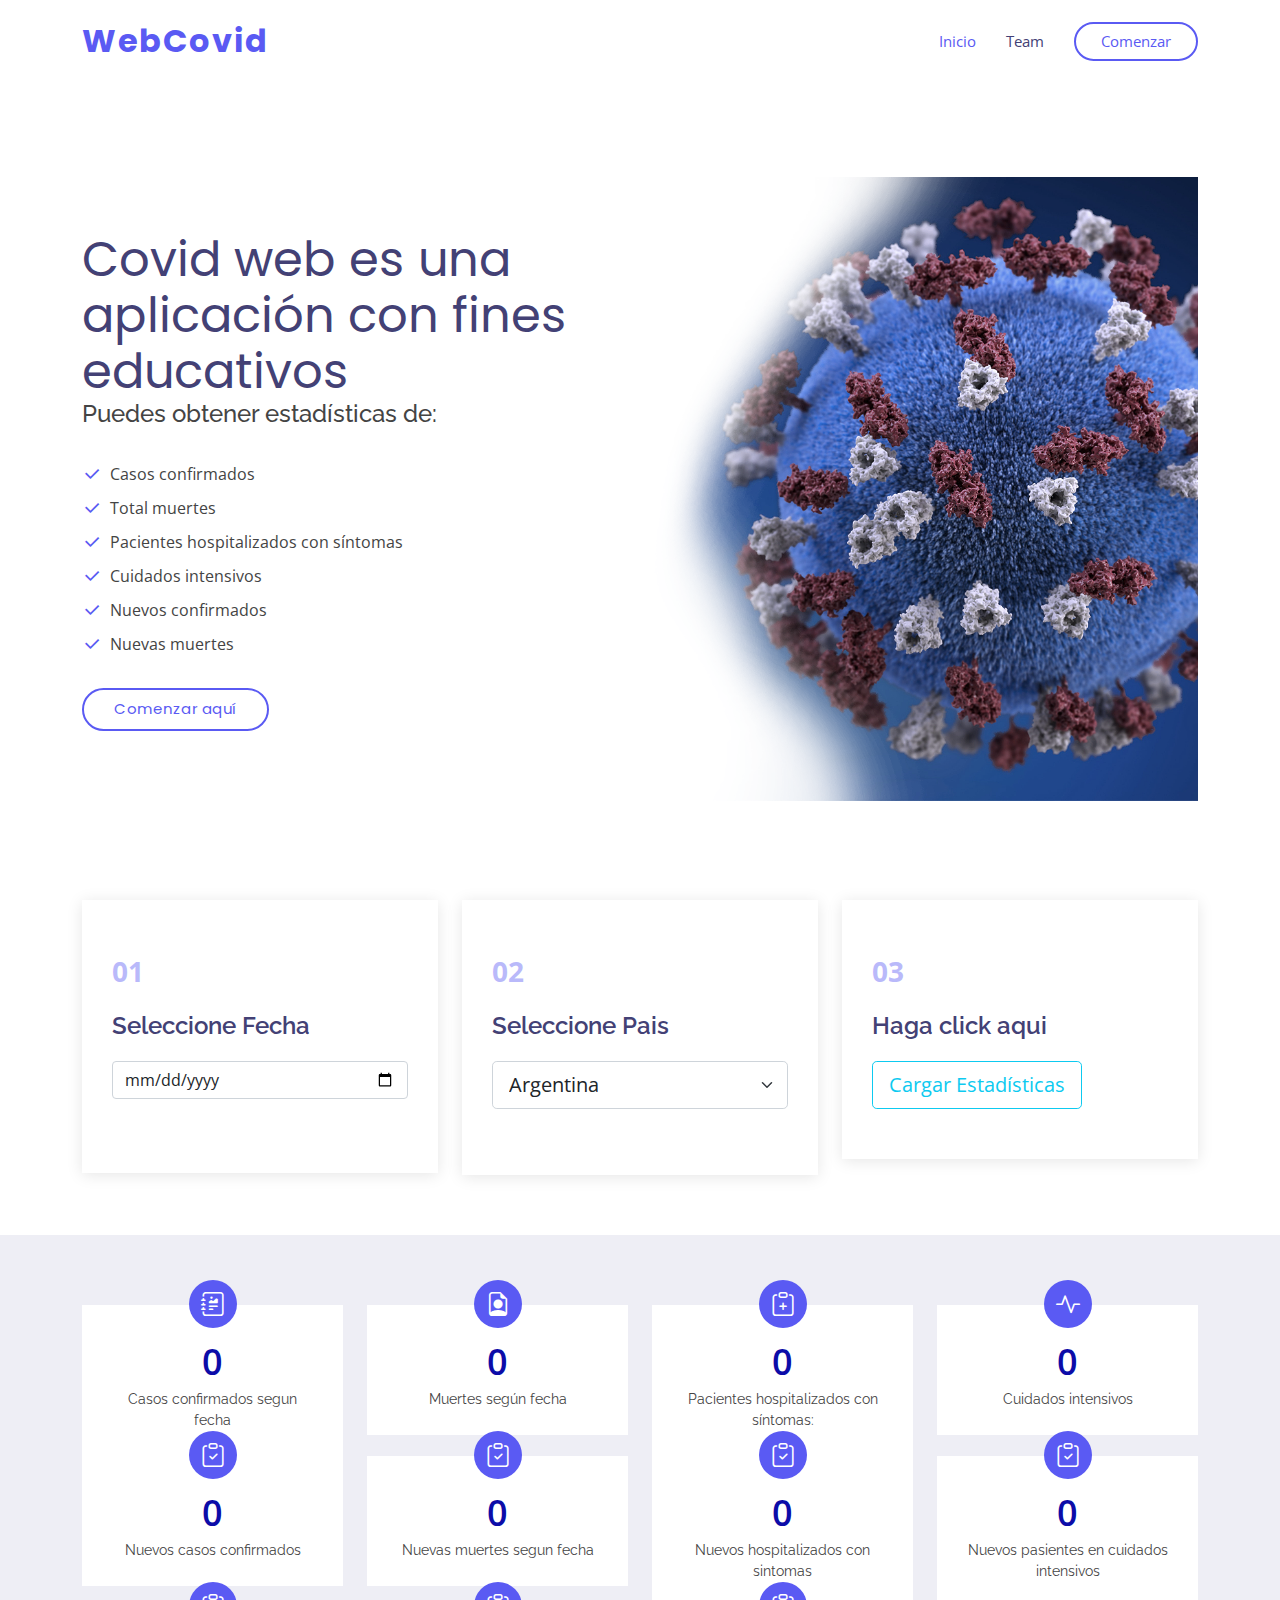
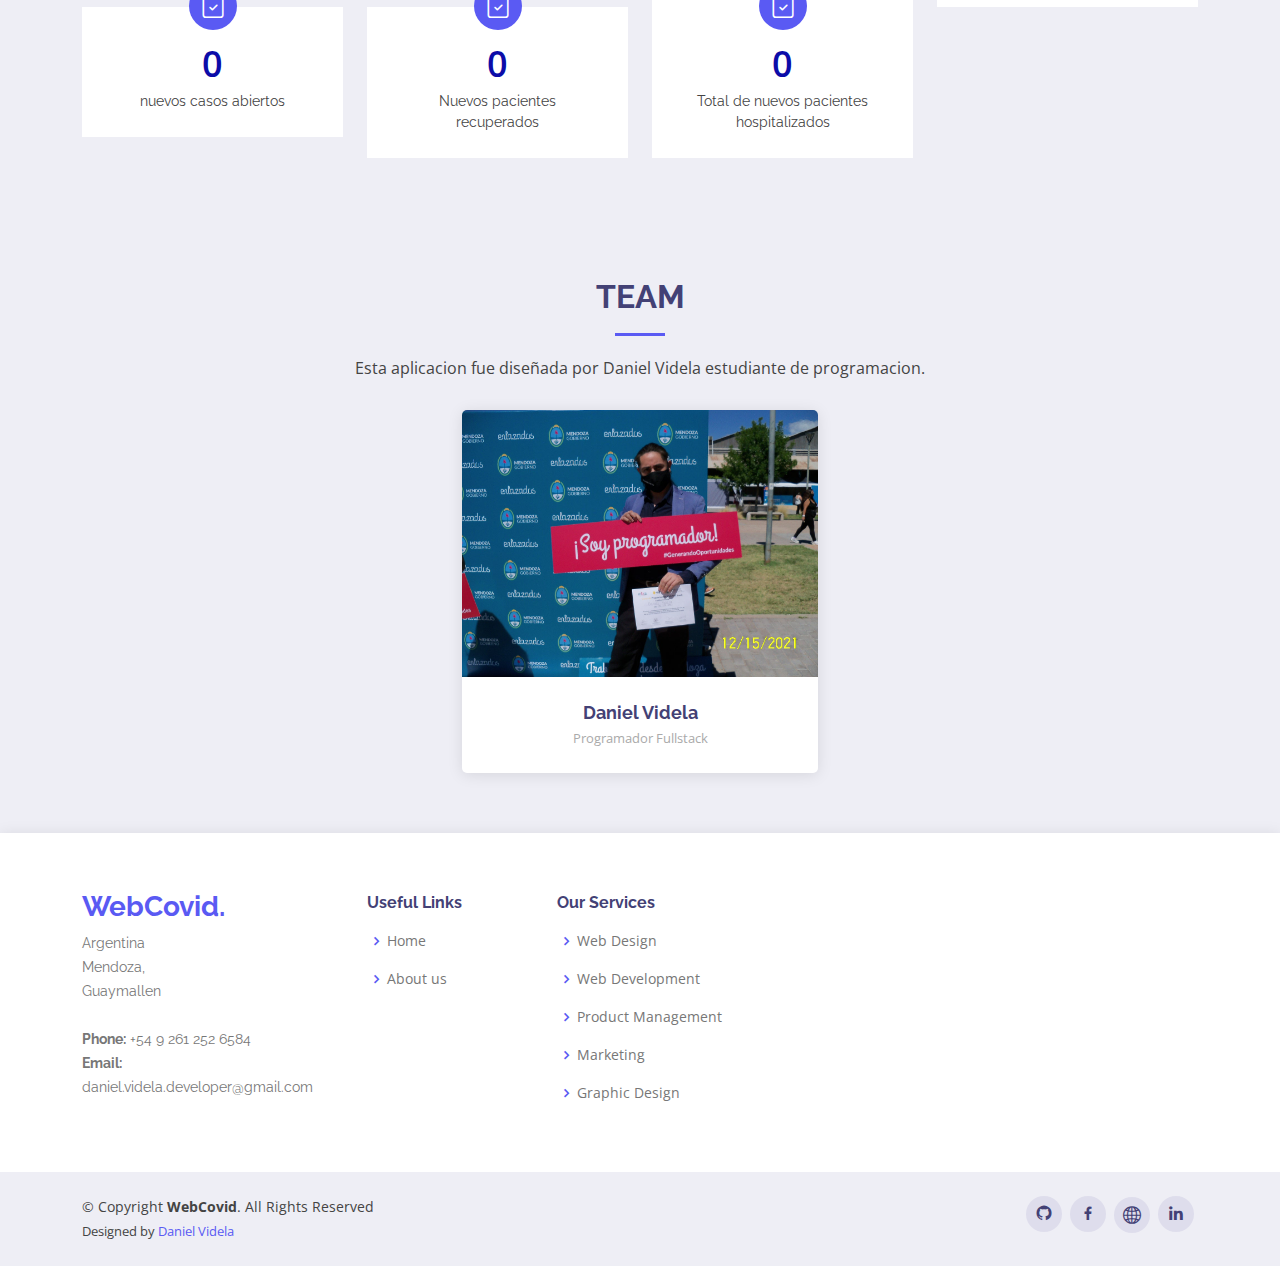
==== docs/index.html @ b51f26b4 "aplicacion web estadisticas covid" ====
<!DOCTYPE html>
<html lang="en">

<head>
  <meta charset="utf-8">
  <meta content="width=device-width, initial-scale=1.0" name="viewport">

  <title>WebCovid</title>
  <meta content="" name="description">
  <meta content="" name="keywords">

  <!-- Favicons -->
  <link href="assets/img/favicon.png" rel="icon">
  <link href="assets/img/apple-touch-icon.png" rel="apple-touch-icon">

  <!-- Google Fonts -->
  <link
    href="https://fonts.googleapis.com/css?family=Open+Sans:300,300i,400,400i,600,600i,700,700i|Raleway:300,300i,400,400i,500,500i,600,600i,700,700i|Poppins:300,300i,400,400i,500,500i,600,600i,700,700i"
    rel="stylesheet">

  <!-- Vendor CSS Files -->
  <link href="assets/vendor/bootstrap/css/bootstrap.min.css" rel="stylesheet">
  <link href="assets/vendor/bootstrap-icons/bootstrap-icons.css" rel="stylesheet">
  <link href="assets/vendor/boxicons/css/boxicons.min.css" rel="stylesheet">
  <link href="assets/vendor/glightbox/css/glightbox.min.css" rel="stylesheet">
  <link href="assets/vendor/remixicon/remixicon.css" rel="stylesheet">
  <link href="assets/vendor/swiper/swiper-bundle.min.css" rel="stylesheet">

  <!-- Template Main CSS File -->
  <link href="assets/css/style.css" rel="stylesheet">


</head>

<body>

  <!-- ======= Header ======= -->
  <header id="header" class="fixed-top ">
    <div class="container d-flex align-items-center justify-content-between">

      <h1 class="logo"><a href="index.html">WebCovid</a></h1>
      <!-- Uncomment below if you prefer to use an image logo -->
      <!-- <a href="index.html" class="logo"><img src="assets/img/logo.png" alt="" class="img-fluid"></a>-->

      <nav id="navbar" class="navbar">
        <ul>
          <li><a class="nav-link scrollto active" href="#hero">Inicio</a></li>

          <li><a class="nav-link scrollto" href="#team">Team</a></li>


          <li><a class="getstarted scrollto" href="#why-us">Comenzar</a></li>
        </ul>
        <i class="bi bi-list mobile-nav-toggle"></i>
      </nav><!-- .navbar -->

    </div>
  </header><!-- End Header -->

  <!-- ======= Hero Section ======= -->
  <section id="hero" class="d-flex align-items-center">

    <div class="container">
      <div class="row">
        <div class="col-lg-6 pt-2 pt-lg-0 order-2 order-lg-1 d-flex flex-column justify-content-center">
          <h1>Covid web es una aplicación con fines educativos </h1>
          <h4> Puedes obtener estadísticas de:</h4>
          <ul>
            <li><i class="ri-check-line"></i> Casos confirmados</li>
            <li><i class="ri-check-line"></i> Total muertes</li>
            <li><i class="ri-check-line"></i> Pacientes hospitalizados con síntomas</li>
            <li><i class="ri-check-line"></i> Cuidados intensivos</li>
            <li><i class="ri-check-line"></i> Nuevos confirmados</li>
            <li><i class="ri-check-line"></i> Nuevas muertes</li>


          </ul>
          <div class="mt-3">
            <a href="#why-us" class="btn-get-quote">Comenzar aquí</a>
          </div>
        </div>
        <div class="col-lg-6 order-1 order-lg-2 hero-img">
          <img src="assets/img/hero-img.png" class="img-fluid" alt="">
        </div>
      </div>
    </div>

  </section><!-- End Hero -->

  <main id="main">



    <!-- ======= Why Us Section ======= -->
    <section id="why-us" class="why-us">
      <div class="container">

        <div class="row">

          <div class="col-lg-4">
            <div class="box">
              <span>01</span>
              <h4>Seleccione Fecha</h4>

              <input class="form-control datepicker" id="inputFecha" type="date"><br>
            </div>
          </div>

          <div class="col-lg-4 mt-4 mt-lg-0">
            <div class="box">
              <span>02</span>
              <h4>Seleccione Pais</h4>
              <select class="form-select form-select-lg mb-3" aria-label=".form-select-lg example" id="selectPais">
                <option value="Argentina">Argentina</option>
                <option value="Chile">Chile</option>
                <option value="Peru">Peru</option>
                <option value="Spain">España</option>
                <option value="Germany">Alemania</option>
                <option value="Colombia">Colombia</option>
                <option value="Paraguay">Paraguay</option>
                <option value="Mexico">Mexico</option>
                <option value="Peru">Peru</option>
                <option value="Italy">Italia</option>
              </select>
            </div>
          </div>


          <div class="col-lg-4 mt-4 mt-lg-0">
            <div class="box">
              <span>03</span>
              <h4> Haga click aqui</h4>
              <button type="button" class="btn btn-outline-info btn-lg" id="btnCargar">Cargar Estadísticas</button>
            </div>
          </div>

        </div>

      </div>
    </section><!-- End Why Us Section -->

    <!-- ======= Counts Section ======= -->
    <section id="counts" class="counts section-bg">
      <div class="container">

        <div class="row">

          <div class="col-lg-3 col-md-6">
            <div class="count-box">
              <i class="bi bi-journal-richtext"></i>
              <span id="today_confirmed" data-purecounter-start="0" data-purecounter-end="0"
                data-purecounter-duration="1" class="purecounter"></span>
              <p>Casos confirmados segun fecha</p>
            </div>
          </div>

          <div class="col-lg-3 col-md-6 mt-5 mt-md-0">
            <div class="count-box">
              <i class="bi bi-file-earmark-person"></i>
              <span id="today_deaths" data-purecounter-start="0" data-purecounter-end="0" data-purecounter-duration="1"
                class="purecounter"></span>
              <p>Muertes según fecha</p>
            </div>
          </div>

          <div class="col-lg-3 col-md-6 mt-5 mt-lg-0">
            <div class="count-box">
              <i class="bi bi-clipboard-plus"></i>
              <span id="today_hospitalised_patients_with_symptoms" data-purecounter-start="0" data-purecounter-end="0"
                data-purecounter-duration="1" class="purecounter"></span>
              <p>Pacientes hospitalizados con síntomas:</p>
            </div>
          </div>

          <div class="col-lg-3 col-md-6 mt-5 mt-lg-0">
            <div class="count-box">
              <i class="bi bi-activity"></i>
              <span id="today_intensive_care" data-purecounter-start="0" data-purecounter-end="0"
                data-purecounter-duration="1" class="purecounter"></span>
              <p>Cuidados intensivos</p>
            </div>
          </div>

          <div class="col-lg-3 col-md-6 mt-5 mt-lg-0">
            <div class="count-box">
              <i class="bi bi-clipboard-check"></i>
              <span id="today_new_confirmed" data-purecounter-start="0" data-purecounter-end="0"
                data-purecounter-duration="1" class="purecounter"></span>
              <p>Nuevos casos confirmados</p>
            </div>
          </div>

          <div class="col-lg-3 col-md-6 mt-5 mt-lg-0">
            <div class="count-box">
              <i class="bi bi-clipboard-check"></i>
              <span id="today_new_deaths" data-purecounter-start="0" data-purecounter-end="0"
                data-purecounter-duration="1" class="purecounter"></span>
              <p>Nuevas muertes segun fecha</p>
            </div>
          </div>

          <div class="col-lg-3 col-md-6 mt-5 mt-lg-0">
            <div class="count-box">
              <i class="bi bi-clipboard-check"></i>
              <span id="today_new_hospitalised_patients_with_symptoms" data-purecounter-start="0"
                data-purecounter-end="0" data-purecounter-duration="1" class="purecounter"></span>
              <p>Nuevos hospitalizados con sintomas</p>
            </div>
          </div>

          <div class="col-lg-3 col-md-6 mt-5 mt-lg-0">
            <div class="count-box">
              <i class="bi bi-clipboard-check"></i>
              <span id="today_new_intensive_care" data-purecounter-start="0" data-purecounter-end="0"
                data-purecounter-duration="1" class="purecounter"></span>
              <p>Nuevos pasientes en cuidados intensivos</p>
            </div>
          </div>

          <div class="col-lg-3 col-md-6 mt-5 mt-lg-0">
            <div class="count-box">
              <i class="bi bi-clipboard-check"></i>
              <span id="today_new_open_cases" data-purecounter-start="0" data-purecounter-end="0"
                data-purecounter-duration="1" class="purecounter"></span>
              <p>nuevos casos abiertos</p>
            </div>
          </div>

          <div class="col-lg-3 col-md-6 mt-5 mt-lg-0">
            <div class="count-box">
              <i class="bi bi-clipboard-check"></i>
              <span id="today_new_recovered" data-purecounter-start="0" data-purecounter-end="0"
                data-purecounter-duration="1" class="purecounter"></span>
              <p> Nuevos pacientes recuperados</p>
            </div>
          </div>

          <div class="col-lg-3 col-md-6 mt-5 mt-lg-0">
            <div class="count-box">
              <i class="bi bi-clipboard-check"></i>
              <span id="today_new_total_hospitalised_patientss" data-purecounter-start="0" data-purecounter-end="0"
                data-purecounter-duration="1" class="purecounter"></span>
              <p>Total de nuevos pacientes hospitalizados</p>
            </div>
          </div>


        </div>

      </div>
    </section><!-- End Counts Section -->





    <!-- ======= Team Section ======= -->
    <section id="team" class="team section-bg">
      <div class="container">

        <div class="section-title">
          <h2>Team</h2>
          <p>Esta aplicacion fue diseñada por Daniel Videla estudiante de programacion.</p>
        </div>

        <div class="row">

          <div class="col-lg-4 col-md-6 d-flex align-items-stretch">
            <div class="member">
              
            </div>
          </div>

          <div class="col-lg-4 col-md-6 d-flex align-items-stretch">
            <div class="member">
              <div class="member-img">
                <img src="assets/img/team/team-2.jpg" class="img-fluid" alt="">
                <div class="social">
                  <a target="blank" href="https://github.com/servidan"><i class="bi bi-github"></i></a>
                  <a target="blank" href="https://www.facebook.com/daniel.videlamorales"><i class="bi bi-facebook"></i></a>
                  <a target="blank" href="https://danielvidela.000webhostapp.com/index.html"><i class="bi bi-globe2"></i></a>
                  <a target="blank" href="https://www.linkedin.com/in/daniel-videla-fullstackdeveloper/"><i class="bi bi-linkedin"></i></a>
                </div>
              </div>
              <div class="member-info">
                <h4>Daniel Videla</h4>
                <span>Programador Fullstack</span>
              </div>
            </div>
          </div>

          


        </div>

      </div>
    </section><!-- End Team Section -->




  </main><!-- End #main -->

  <!-- ======= Footer ======= -->
  <footer id="footer">

    <div class="footer-top">
      <div class="container">
        <div class="row">

          <div class="col-lg-3 col-md-6 footer-contact">
            <h3>WebCovid.</h3>
            <p>
              Argentina <br>
              Mendoza, <br>
              Guaymallen <br><br>
              <strong>Phone:</strong> +54 9 261 252 6584<br>
              <strong>Email:</strong> daniel.videla.developer@gmail.com<br>
            </p>
          </div>

          <div class="col-lg-2 col-md-6 footer-links">
            <h4>Useful Links</h4>
            <ul>
              <li><i class="bx bx-chevron-right"></i> <a href="#header">Home</a></li>
              <li><i class="bx bx-chevron-right"></i> <a href="https://danielvidela.000webhostapp.com/index.html">About us</a></li>
              
            </ul>
          </div>

          <div class="col-lg-3 col-md-6 footer-links">
            <h4>Our Services</h4>
            <ul>
              <li><i class="bx bx-chevron-right"></i> <a href="https://www.linkedin.com/in/daniel-videla-fullstackdeveloper/">Web Design</a></li>
              <li><i class="bx bx-chevron-right"></i> <a href="https://www.linkedin.com/in/daniel-videla-fullstackdeveloper/">Web Development</a></li>
              <li><i class="bx bx-chevron-right"></i> <a href="https://www.linkedin.com/in/daniel-videla-fullstackdeveloper/">Product Management</a></li>
              <li><i class="bx bx-chevron-right"></i> <a href="https://www.linkedin.com/in/daniel-videla-fullstackdeveloper/">Marketing</a></li>
              <li><i class="bx bx-chevron-right"></i> <a href="https://www.linkedin.com/in/daniel-videla-fullstackdeveloper/">Graphic Design</a></li>
            </ul>
          </div>

          

        </div>
      </div>
    </div>

    <div class="container d-md-flex py-4">

      <div class="me-md-auto text-center text-md-start">
        <div class="copyright">
          &copy; Copyright <strong><span>WebCovid</span></strong>. All Rights Reserved
        </div>
        <div class="credits">
          <!-- All the links in the footer should remain intact. -->
          <!-- You can delete the links only if you purchased the pro version. -->
          <!-- Licensing information: https://bootstrapmade.com/license/ -->
          <!-- Purchase the pro version with working PHP/AJAX contact form: https://bootstrapmade.com/resi-free-bootstrap-html-template/ -->
          Designed by <a href="https://www.linkedin.com/in/daniel-videla-fullstackdeveloper/">Daniel Videla</a>
        </div>
      </div>
      <div class="social-links text-center text-md-right pt-3 pt-md-0">
        <a href="https://github.com/servidan" class="twitter"><i class="bx bxl-github"></i></a>
        <a href="https://www.facebook.com/daniel.videlamorales" class="facebook"><i class="bx bxl-facebook"></i></a>
        <a href="https://danielvidela.000webhostapp.com/index.html" class="instagram"><i class="bi bi-globe2"></i></a>
        <a href="https://www.linkedin.com/in/daniel-videla-fullstackdeveloper/" class="linkedin"><i class="bx bxl-linkedin"></i></a>
      </div>
    </div>
  </footer><!-- End Footer -->

  <a href="#" class="back-to-top d-flex align-items-center justify-content-center"><i
      class="bi bi-arrow-up-short"></i></a>

  <!-- Vendor JS Files -->
  <script src="assets/vendor/purecounter/purecounter.js"></script>
  <script src="assets/vendor/bootstrap/js/bootstrap.bundle.min.js"></script>
  <script src="assets/vendor/glightbox/js/glightbox.min.js"></script>
  <script src="assets/vendor/isotope-layout/isotope.pkgd.min.js"></script>
  <script src="assets/vendor/swiper/swiper-bundle.min.js"></script>
  <script src="assets/vendor/php-email-form/validate.js"></script>

  <!-- Template Main JS File -->
  <script src="assets/js/main.js"></script>

</body>

</html>
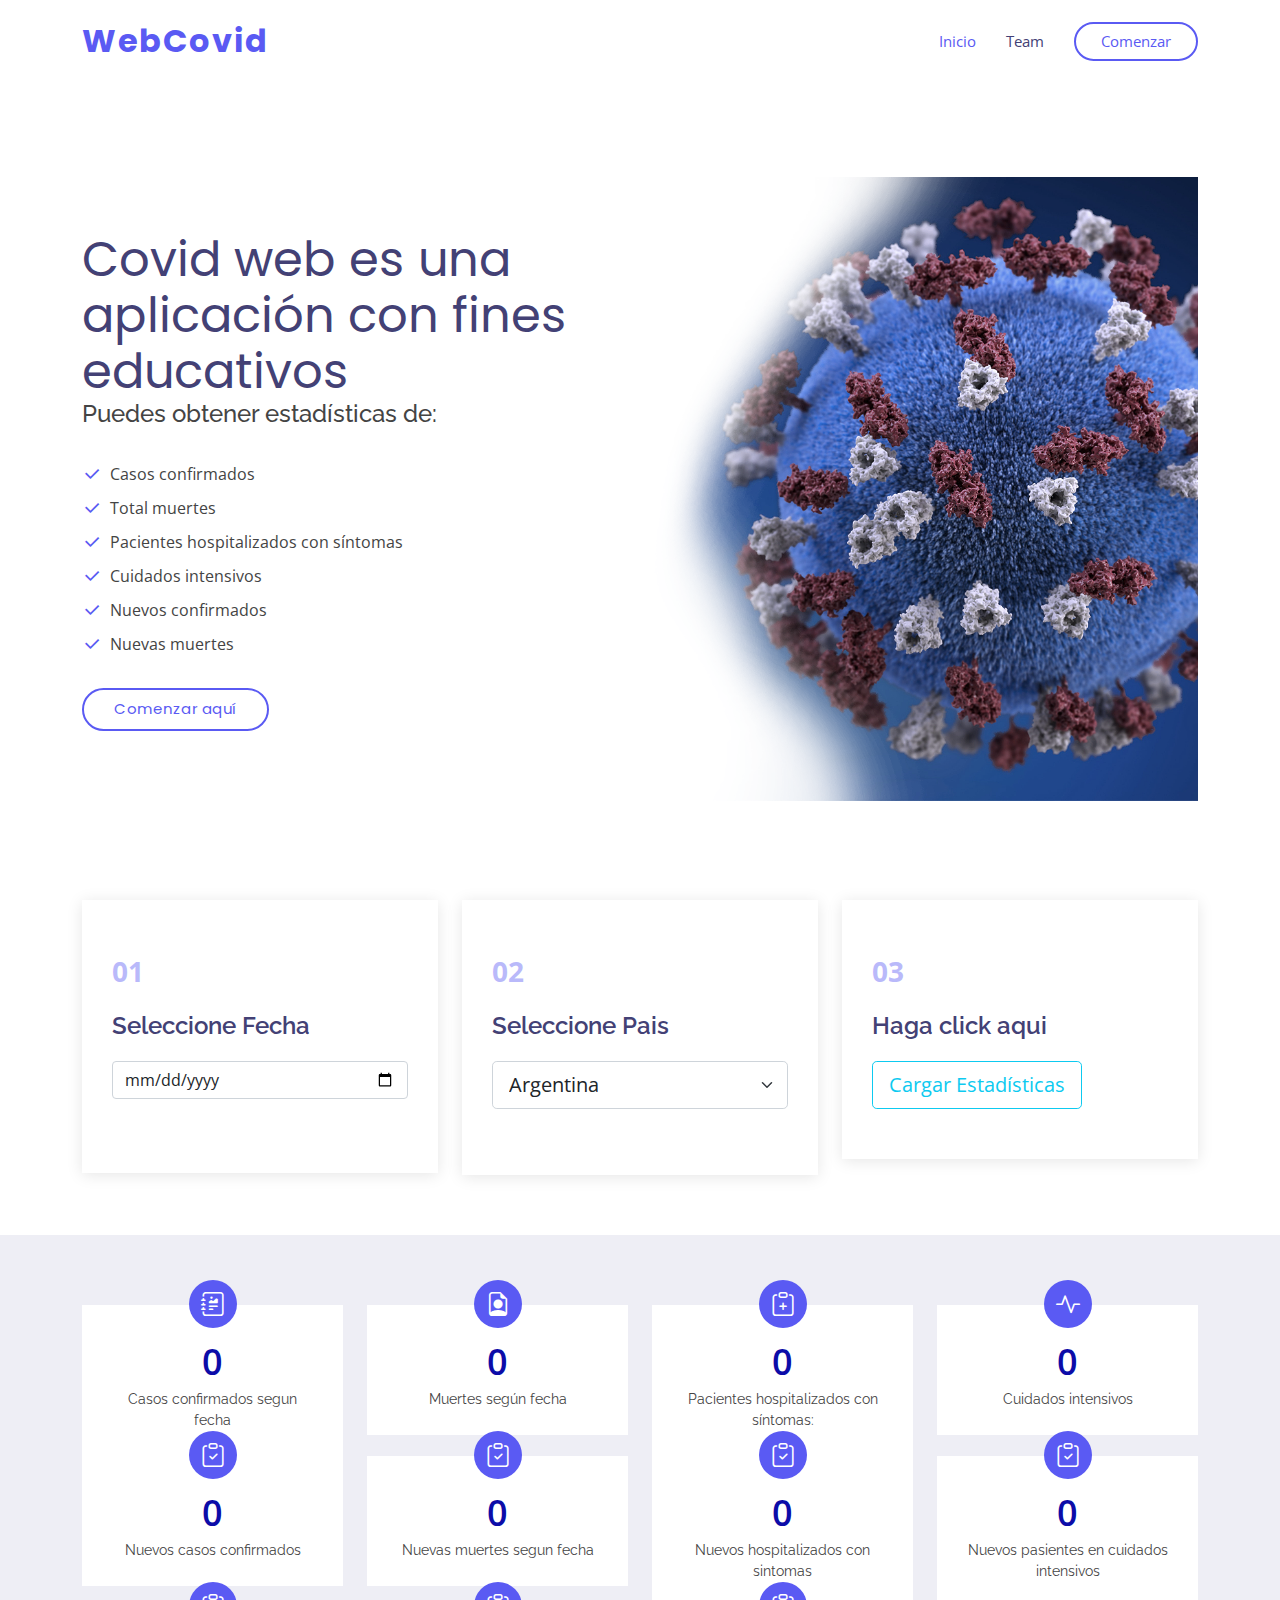
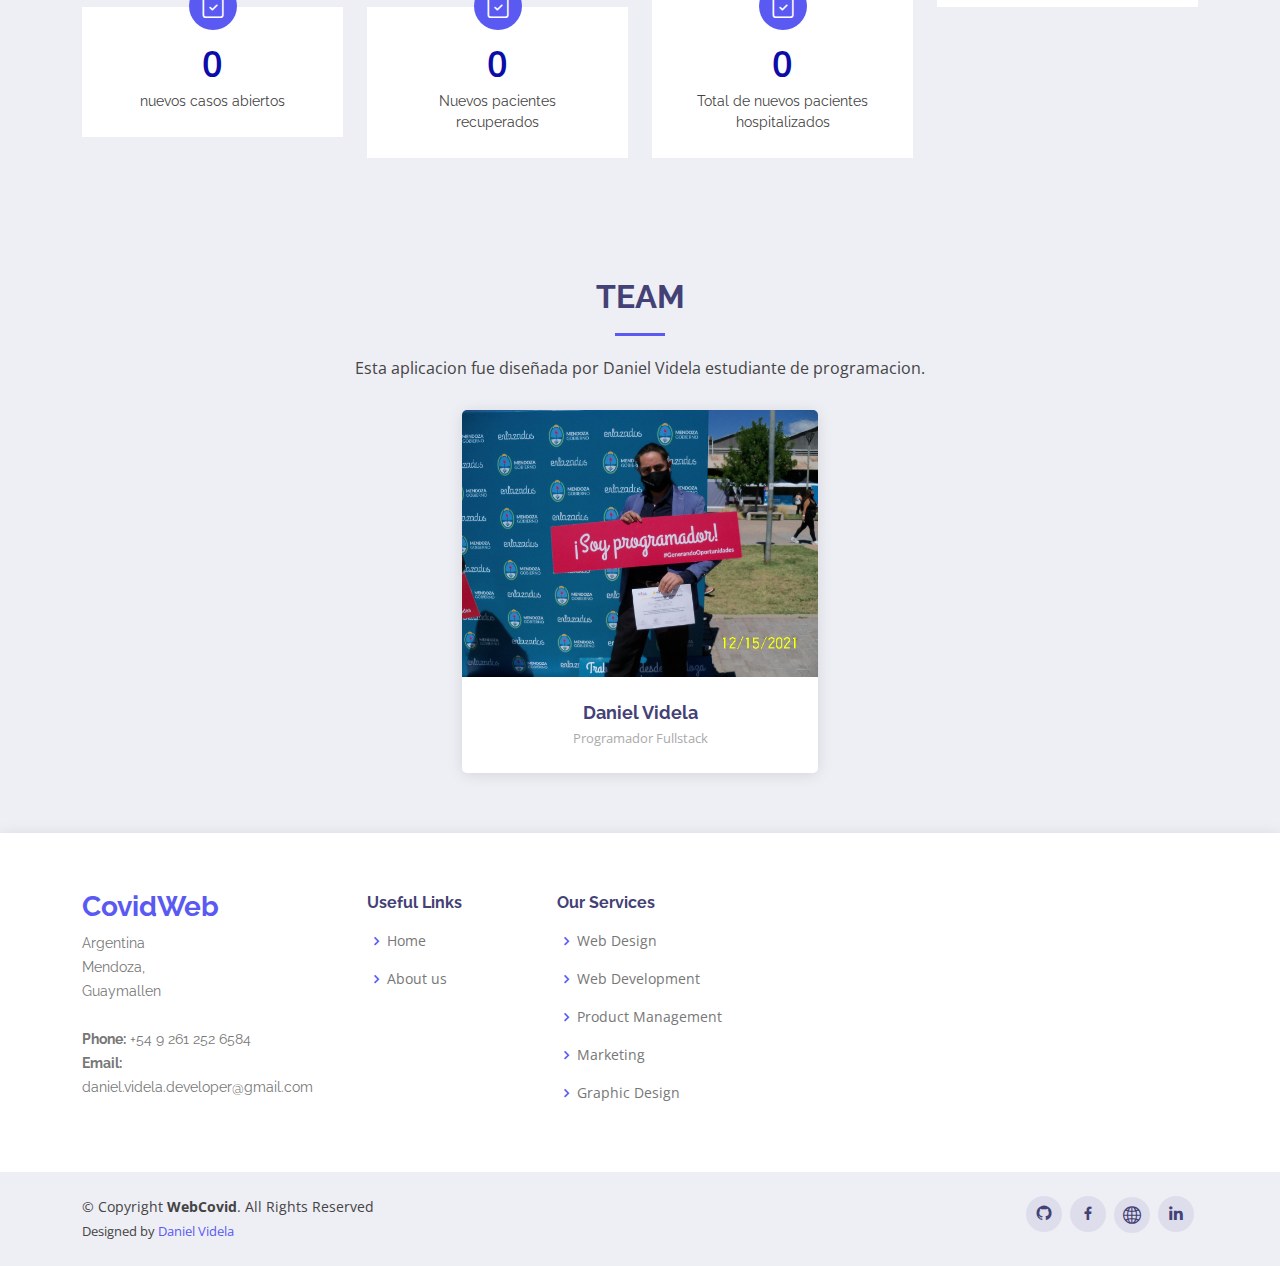
==== commit 8696e8dc: "modificacion de css y nombre de la aplicacion" ====
--- a/docs/index.html
+++ b/docs/index.html
@@ -5,7 +5,7 @@
   <meta charset="utf-8">
   <meta content="width=device-width, initial-scale=1.0" name="viewport">
 
-  <title>WebCovid</title>
+  <title>CovidWeb</title>
   <meta content="" name="description">
   <meta content="" name="keywords">
 
@@ -39,8 +39,7 @@
     <div class="container d-flex align-items-center justify-content-between">
 
       <h1 class="logo"><a href="index.html">WebCovid</a></h1>
-      <!-- Uncomment below if you prefer to use an image logo -->
-      <!-- <a href="index.html" class="logo"><img src="assets/img/logo.png" alt="" class="img-fluid"></a>-->
+      
 
       <nav id="navbar" class="navbar">
         <ul>
@@ -310,7 +309,7 @@
         <div class="row">
 
           <div class="col-lg-3 col-md-6 footer-contact">
-            <h3>WebCovid.</h3>
+            <h3>CovidWeb</h3>
             <p>
               Argentina <br>
               Mendoza, <br>
--- a/docs/assets/css/style.css
+++ b/docs/assets/css/style.css
@@ -1,9 +1,4 @@
-/**
-* Template Name: Resi - v4.7.0
-* Template URL: https://bootstrapmade.com/resi-free-bootstrap-html-template/
-* Author: BootstrapMade.com
-* License: https://bootstrapmade.com/license/
-*/
+
 
 /*--------------------------------------------------------------
 # General
